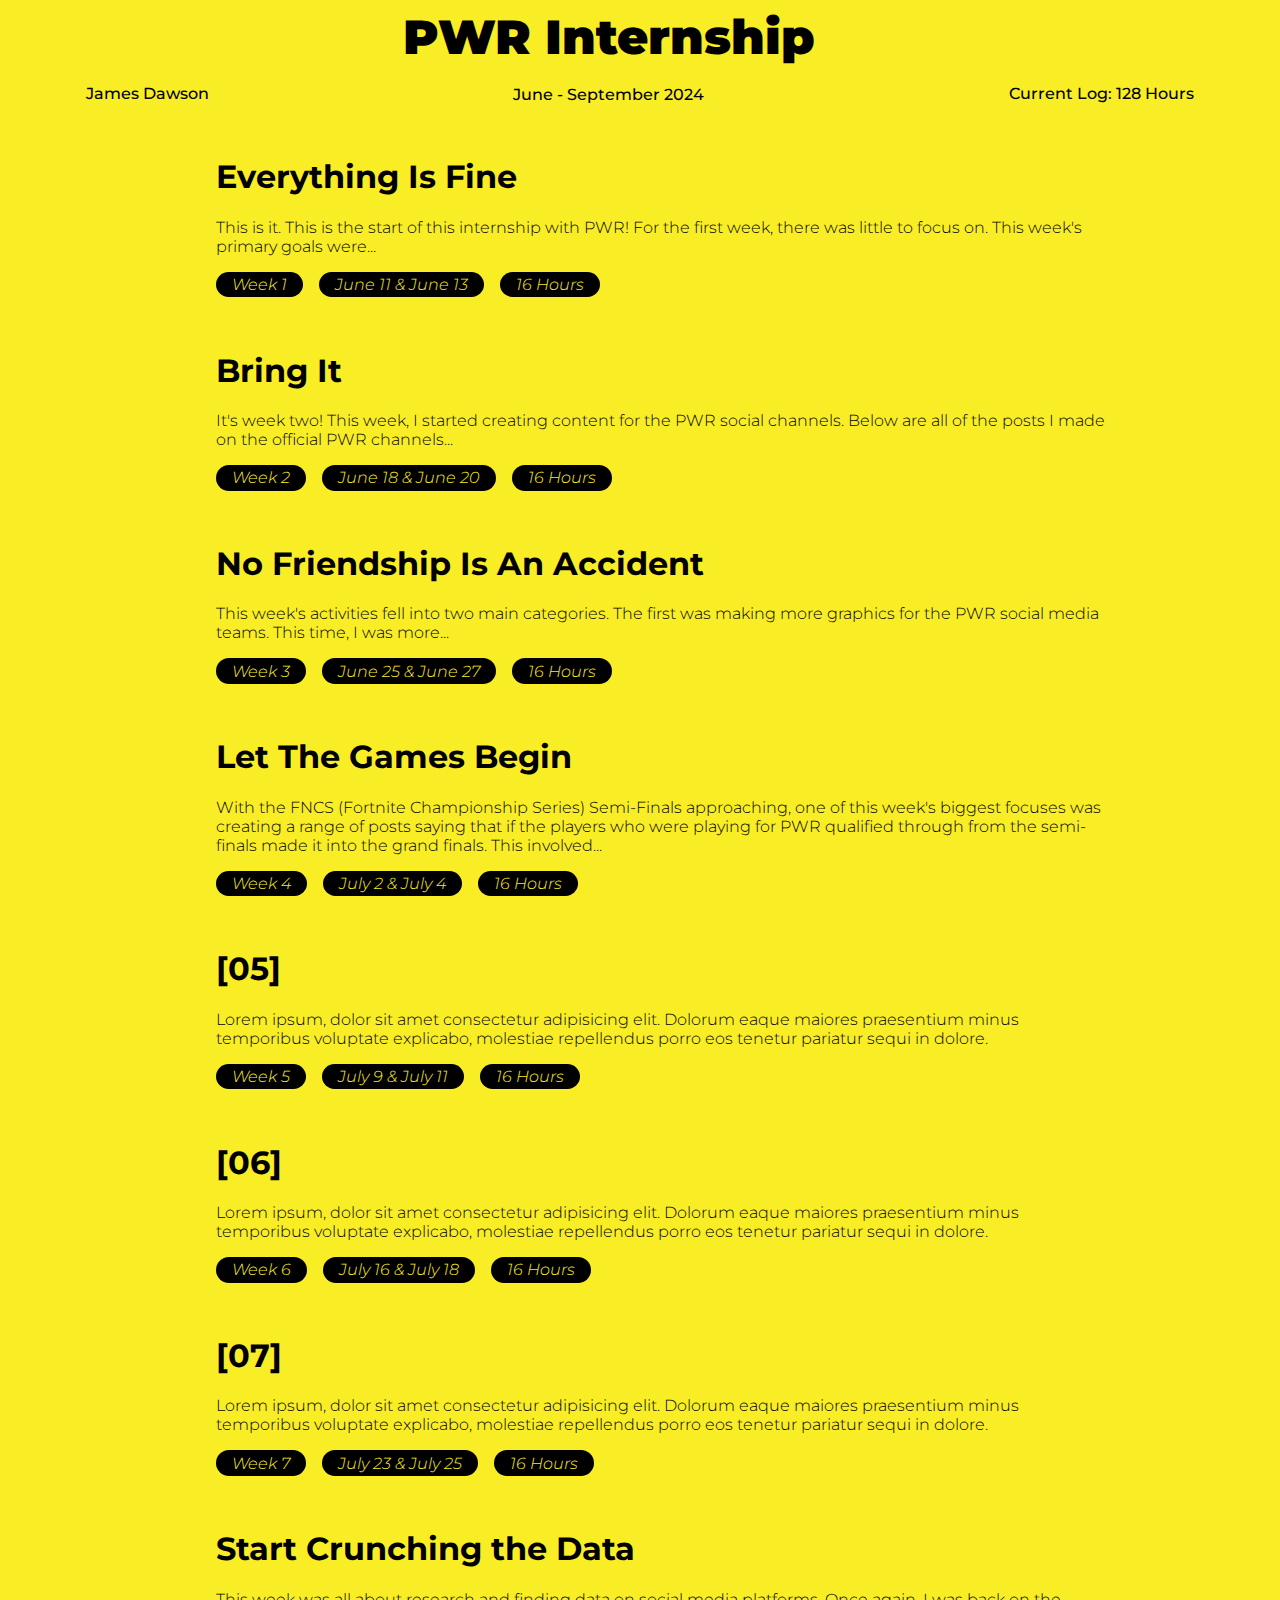
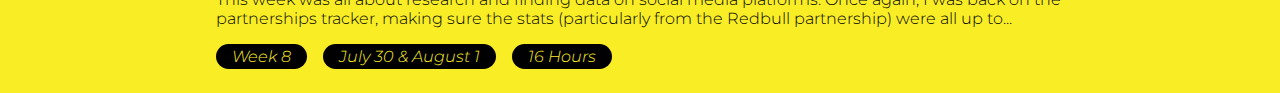
==== index.html @ 8250ff18 "Week 4" ====
<!DOCTYPE html>

<html lang="en">

    <head>

        <meta charset="utf-8" name="viewport" content="width=device-width, initial-scale=1.0">

        <link rel="stylesheet" type="text/css" href="/style.css">

        <link rel="preconnect" href="https://fonts.googleapis.com">
        <link rel="preconnect" href="https://fonts.gstatic.com" crossorigin>
        <link href="https://fonts.googleapis.com/css2?family=Montserrat:ital,wght@0,100..900;1,100..900&display=swap" rel="stylesheet">

        <title>Internship | James Dawson</title>
    </head>

    <body>


        <header>
            <div class="infoContainer">
                <div class="infoItem infoName"><span class="scuff"><br><br><br><br></span>James Dawson</div>
                <div class="infoItem infoTitle"><div class="title">PWR Internship</div><span class="scuff"><br></span>June - September 2024</div>
                <div class="infoItem infoHours"><span class="scuff"><br><br><br><br></span>Current Log: 128 Hours</div>
            </div>
        </header>

        <main>

            <a href="01.html"><article>
                <h1>Everything Is Fine</h1>
                <p>
                    This is it. This is the start of this internship with PWR! For the first week, there was little to focus on. This week's primary goals were...</p>
                <div class="tagContainer">
                    <div class="tagItem">Week 1</div>
                    <div class="tagItem">June 11 & June 13</div>
                    <div class="tagItem">16 Hours</div>
                </div>
            </article></a>
            
            <a href="02.html"><article>
                <h1>Bring It</h1>
                <p>
                    It's week two! This week, I started creating content for the PWR social channels. Below are all of the posts I made on the official PWR channels...
                </p>
                <div class="tagContainer">
                    <div class="tagItem">Week 2</div>
                    <div class="tagItem">June 18 & June 20</div>
                    <div class="tagItem">16 Hours</div>
                </div>            
            </article></a>

            <a href="03.html"><article>
                <h1>No Friendship Is An Accident</h1>
                <p>
                    This week's activities fell into two main categories. The first was making more graphics for the PWR social media teams. This time, I was more...
                </p>
                <div class="tagContainer">
                    <div class="tagItem">Week 3</div>
                    <div class="tagItem">June 25 & June 27</div>
                    <div class="tagItem">16 Hours</div>
                </div>            
            </article></a>

            <a href="04.html"><article>
                <h1>Let The Games Begin</h1>
                <p>
                    With the FNCS (Fortnite Championship Series) Semi-Finals approaching, one of this week's biggest focuses was creating a range of posts saying that if the players who were playing for PWR qualified through from the semi-finals made it into the grand finals. This involved...                
                </p>
                <div class="tagContainer">
                    <div class="tagItem">Week 4</div>
                    <div class="tagItem">July 2 & July 4</div>
                    <div class="tagItem">16 Hours</div>
                </div>            
            </article></a>

            <a href="05.html"><article>
                <h1>[05]</h1>
                <p>
                    Lorem ipsum, dolor sit amet consectetur adipisicing elit. Dolorum eaque maiores praesentium minus temporibus voluptate explicabo, molestiae repellendus porro eos tenetur pariatur sequi in dolore.
                </p>
                <div class="tagContainer">
                    <div class="tagItem">Week 5</div>
                    <div class="tagItem">July 9 & July 11</div>
                    <div class="tagItem">16 Hours</div>
                </div>            
            </article></a>

            <a href="06.html"><article>
                <h1>[06]</h1>
                <p>
                    Lorem ipsum, dolor sit amet consectetur adipisicing elit. Dolorum eaque maiores praesentium minus temporibus voluptate explicabo, molestiae repellendus porro eos tenetur pariatur sequi in dolore.
                </p>
                <div class="tagContainer">
                    <div class="tagItem">Week 6</div>
                    <div class="tagItem">July 16 & July 18</div>
                    <div class="tagItem">16 Hours</div>
                </div>            
            </article></a>

            <a href="07.html"><article>
                <h1>[07]</h1>
                <p>
                    Lorem ipsum, dolor sit amet consectetur adipisicing elit. Dolorum eaque maiores praesentium minus temporibus voluptate explicabo, molestiae repellendus porro eos tenetur pariatur sequi in dolore.
                </p>
                <div class="tagContainer">
                    <div class="tagItem">Week 7</div>
                    <div class="tagItem">July 23 & July 25</div>
                    <div class="tagItem">16 Hours</div>
                </div>            
            </article></a>

            <a href="08.html"><article>
                <h1>Start Crunching the Data</h1>
                <p>
                    This week was all about research and finding data on social media platforms. Once again, I was back on the partnerships tracker, making sure the stats (particularly from the Redbull partnership) were all up to...
                                </p>
                <div class="tagContainer">
                    <div class="tagItem">Week 8</div>
                    <div class="tagItem">July 30 & August 1</div>
                    <div class="tagItem">16 Hours</div>
                </div>            
            </article></a>

        </main>

    </body>

</html>
---- style.css ----
html{
    background-color: #F9ED25;
    color: #000000;
    text-decoration: none;
    font-family: "Montserrat", sans-serif;
    font-optical-sizing: auto;
    font-weight: 300;
    font-style: normal;
}


header{
    text-align: center;
}
.title{
    font-weight: 900;
    font-size: 3rem;
}

.infoContainer{
    display: flex;
    gap: 3vw;
    justify-content: center;
}

.infoItem{
    flex-grow: 1;
    font-weight: 500;
}

.infoName{
    order: 1;
}

.infoTitle{
    order: 2;
}

.infoHours{
    order: 3;
}

main{
    width: 70vw;
    margin-left: 15vw;
    padding-right: 15vw;
    display: flex;
    flex-wrap: wrap;
    flex-direction: row;
    padding-top: 1rem;
}

article {
    border-radius: 1rem;
    padding: 1rem;
    width: 100%;
    flex-grow: 1;
}

article:hover{
    background-color: rgb(253, 205, 18);
}

a{
    color: inherit;
    text-decoration: inherit;
}

.tagContainer{
    display: flex;
    gap: 1rem;
}

.tagItem{
    background-color: #000000;
    color: #F9ED25;
    border-radius: 2rem;
    padding: 0.2rem;
    padding-left: 1rem;
    padding-right: 1rem;
    font-style: italic;
}

.subtitle{
    font-size: 1.3rem;
    font-weight: 600;
    font-style: italic;
}

.backHover:hover{
    background-color: rgb(37, 37, 37);
}

p{
    width: 100%;
}

@media screen and (max-width: 800px) {

    .infoName {
        order: 2;
        width: 100%;
    }

    .infoTitle{
        order: 1;
        width: 100%;
    }

    .infoContainer{
        flex-direction: column;
    }

    .scuff{
        display: none;
    }
}

/*
// <uniquifier>: Use a unique and descriptive class name
// <weight>: Use a value from 100 to 900

.montserrat-<uniquifier> {
  font-family: "Montserrat", sans-serif;
  font-optical-sizing: auto;
  font-weight: <weight>;
  font-style: normal;
}

*/
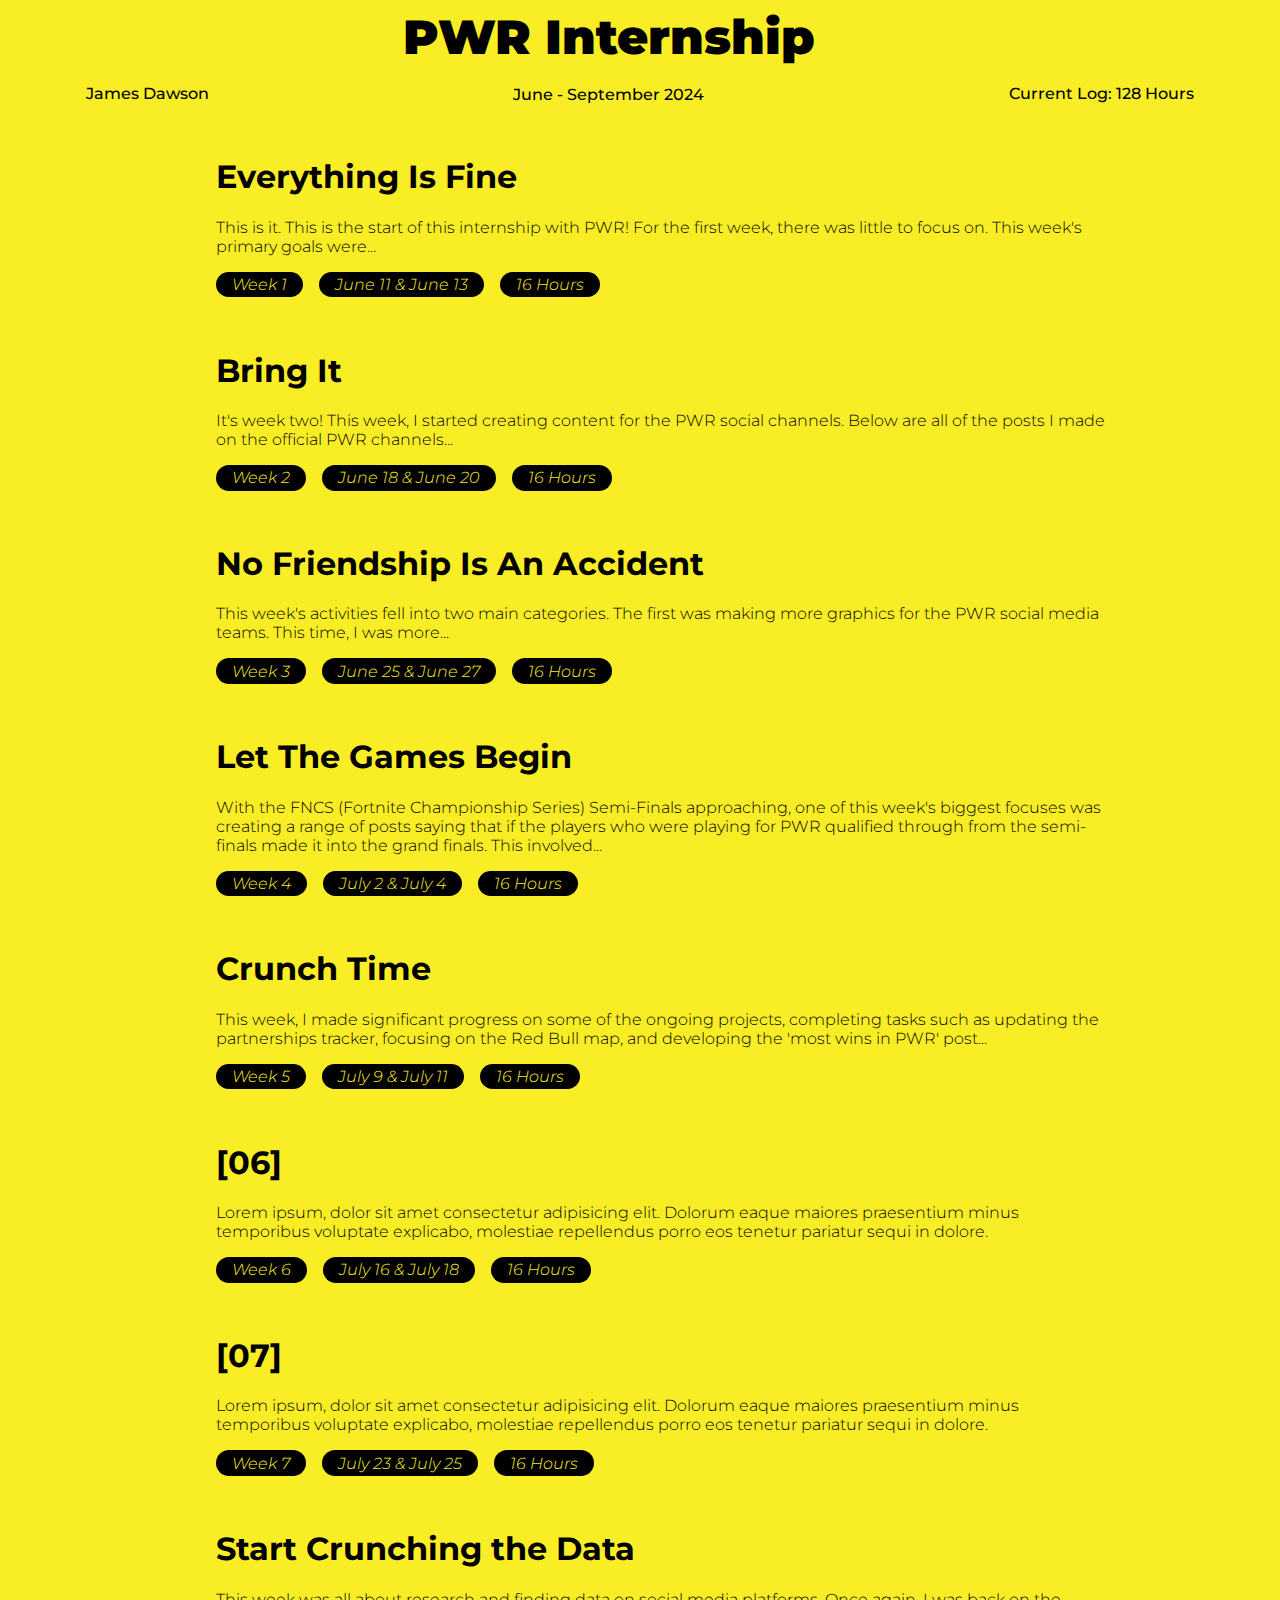
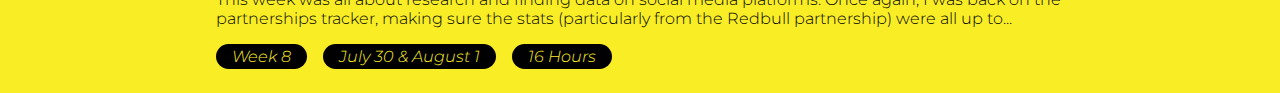
==== commit b104d1d6: "week 5" ====
--- a/index.html
+++ b/index.html
@@ -76,10 +76,9 @@
             </article></a>
 
             <a href="05.html"><article>
-                <h1>[05]</h1>
+                <h1>Crunch Time</h1>
                 <p>
-                    Lorem ipsum, dolor sit amet consectetur adipisicing elit. Dolorum eaque maiores praesentium minus temporibus voluptate explicabo, molestiae repellendus porro eos tenetur pariatur sequi in dolore.
-                </p>
+                    This week, I made significant progress on some of the ongoing projects, completing tasks such as updating the partnerships tracker, focusing on the Red Bull map, and developing the 'most wins in PWR' post...                 </p>
                 <div class="tagContainer">
                     <div class="tagItem">Week 5</div>
                     <div class="tagItem">July 9 & July 11</div>
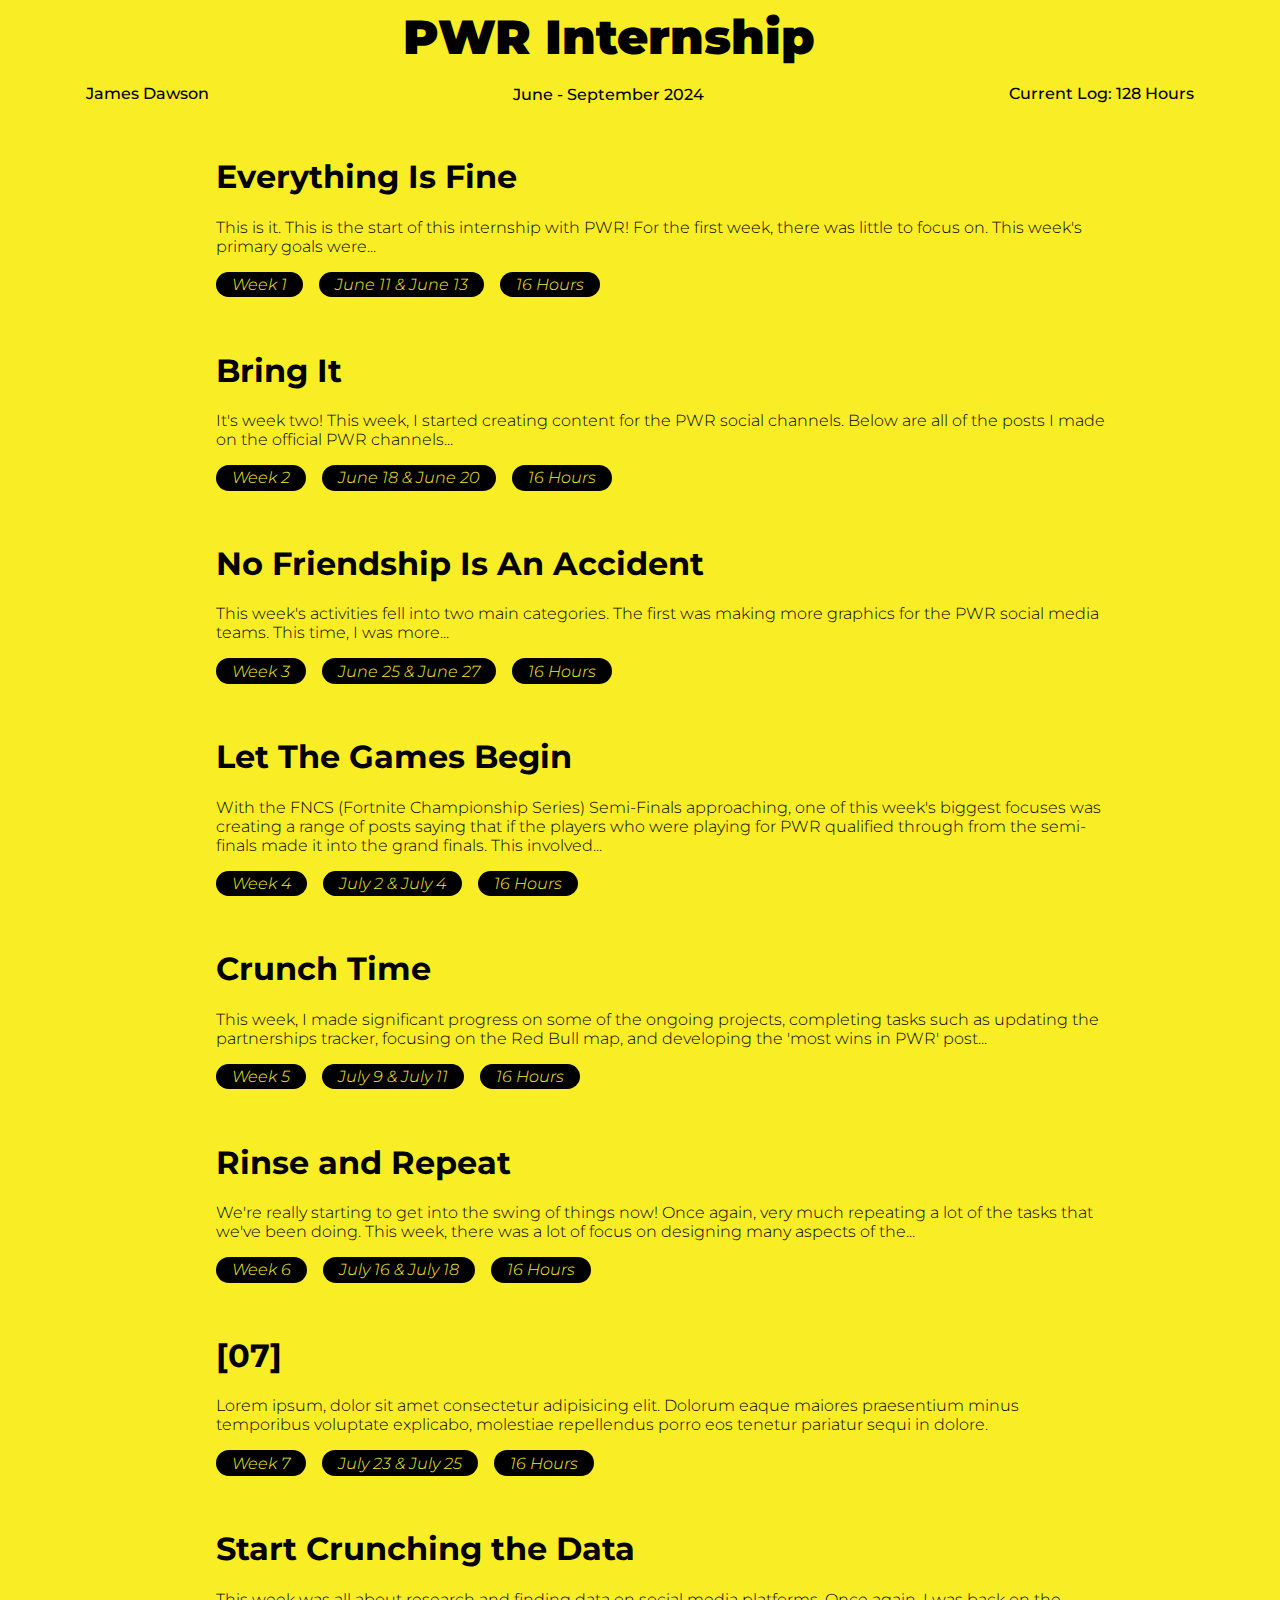
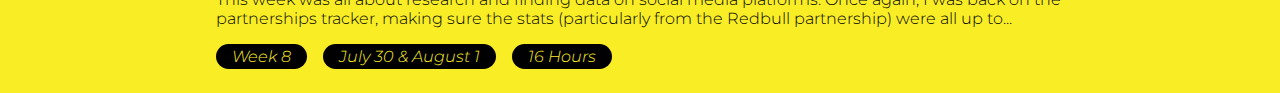
==== commit 8f0a0df8: "Week 6" ====
--- a/index.html
+++ b/index.html
@@ -87,10 +87,9 @@
             </article></a>
 
             <a href="06.html"><article>
-                <h1>[06]</h1>
+                <h1>Rinse and Repeat</h1>
                 <p>
-                    Lorem ipsum, dolor sit amet consectetur adipisicing elit. Dolorum eaque maiores praesentium minus temporibus voluptate explicabo, molestiae repellendus porro eos tenetur pariatur sequi in dolore.
-                </p>
+                    We're really starting to get into the swing of things now! Once again, very much repeating a lot of the tasks that we've been doing. This week, there was a lot of focus on designing many aspects of the...                </p>
                 <div class="tagContainer">
                     <div class="tagItem">Week 6</div>
                     <div class="tagItem">July 16 & July 18</div>
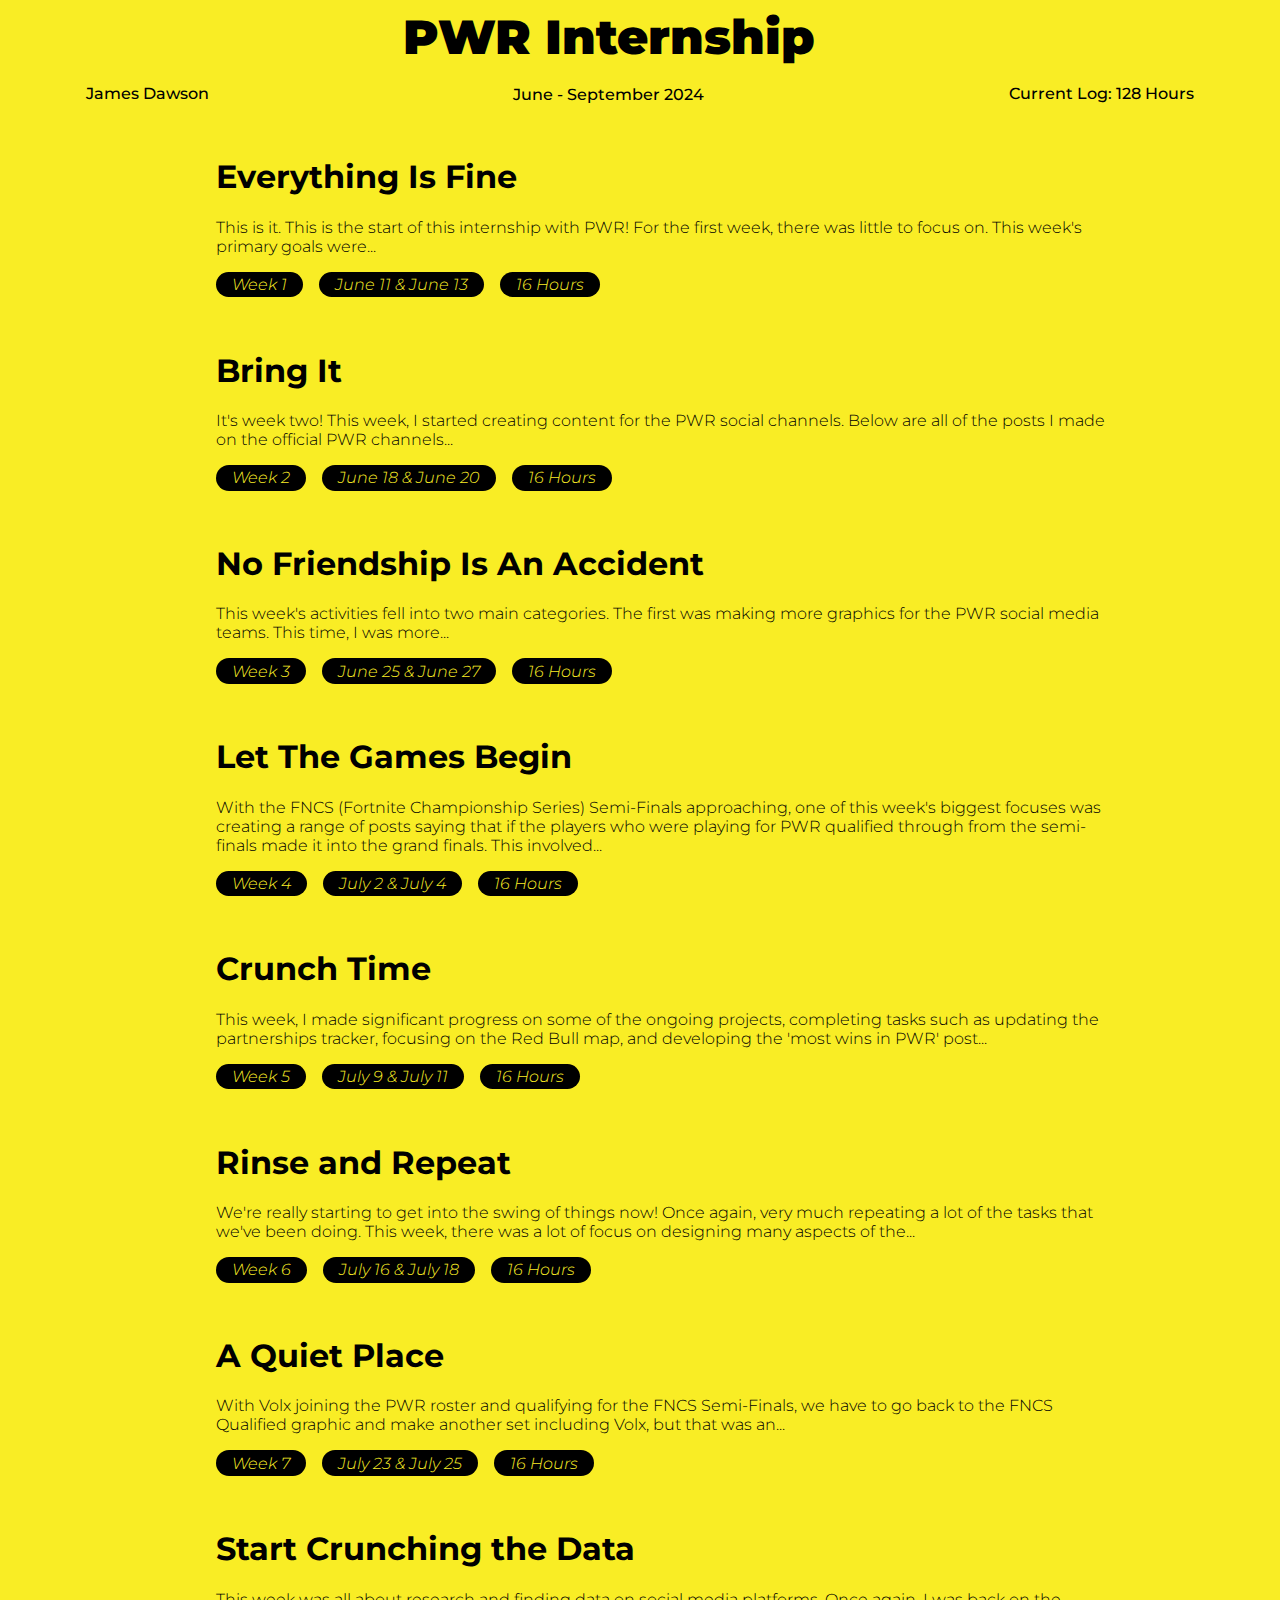
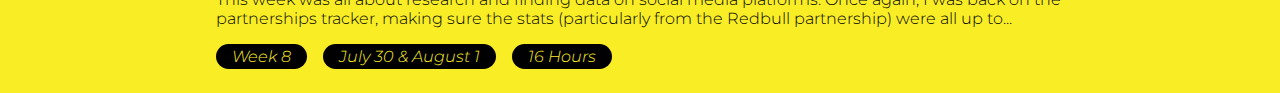
==== commit a8dd861e: "week 7" ====
--- a/index.html
+++ b/index.html
@@ -98,10 +98,9 @@
             </article></a>
 
             <a href="07.html"><article>
-                <h1>[07]</h1>
+                <h1>A Quiet Place</h1>
                 <p>
-                    Lorem ipsum, dolor sit amet consectetur adipisicing elit. Dolorum eaque maiores praesentium minus temporibus voluptate explicabo, molestiae repellendus porro eos tenetur pariatur sequi in dolore.
-                </p>
+                    With Volx joining the PWR roster and qualifying for the FNCS Semi-Finals, we have to go back to the FNCS Qualified graphic and make another set including Volx, but that was an...                </p>
                 <div class="tagContainer">
                     <div class="tagItem">Week 7</div>
                     <div class="tagItem">July 23 & July 25</div>
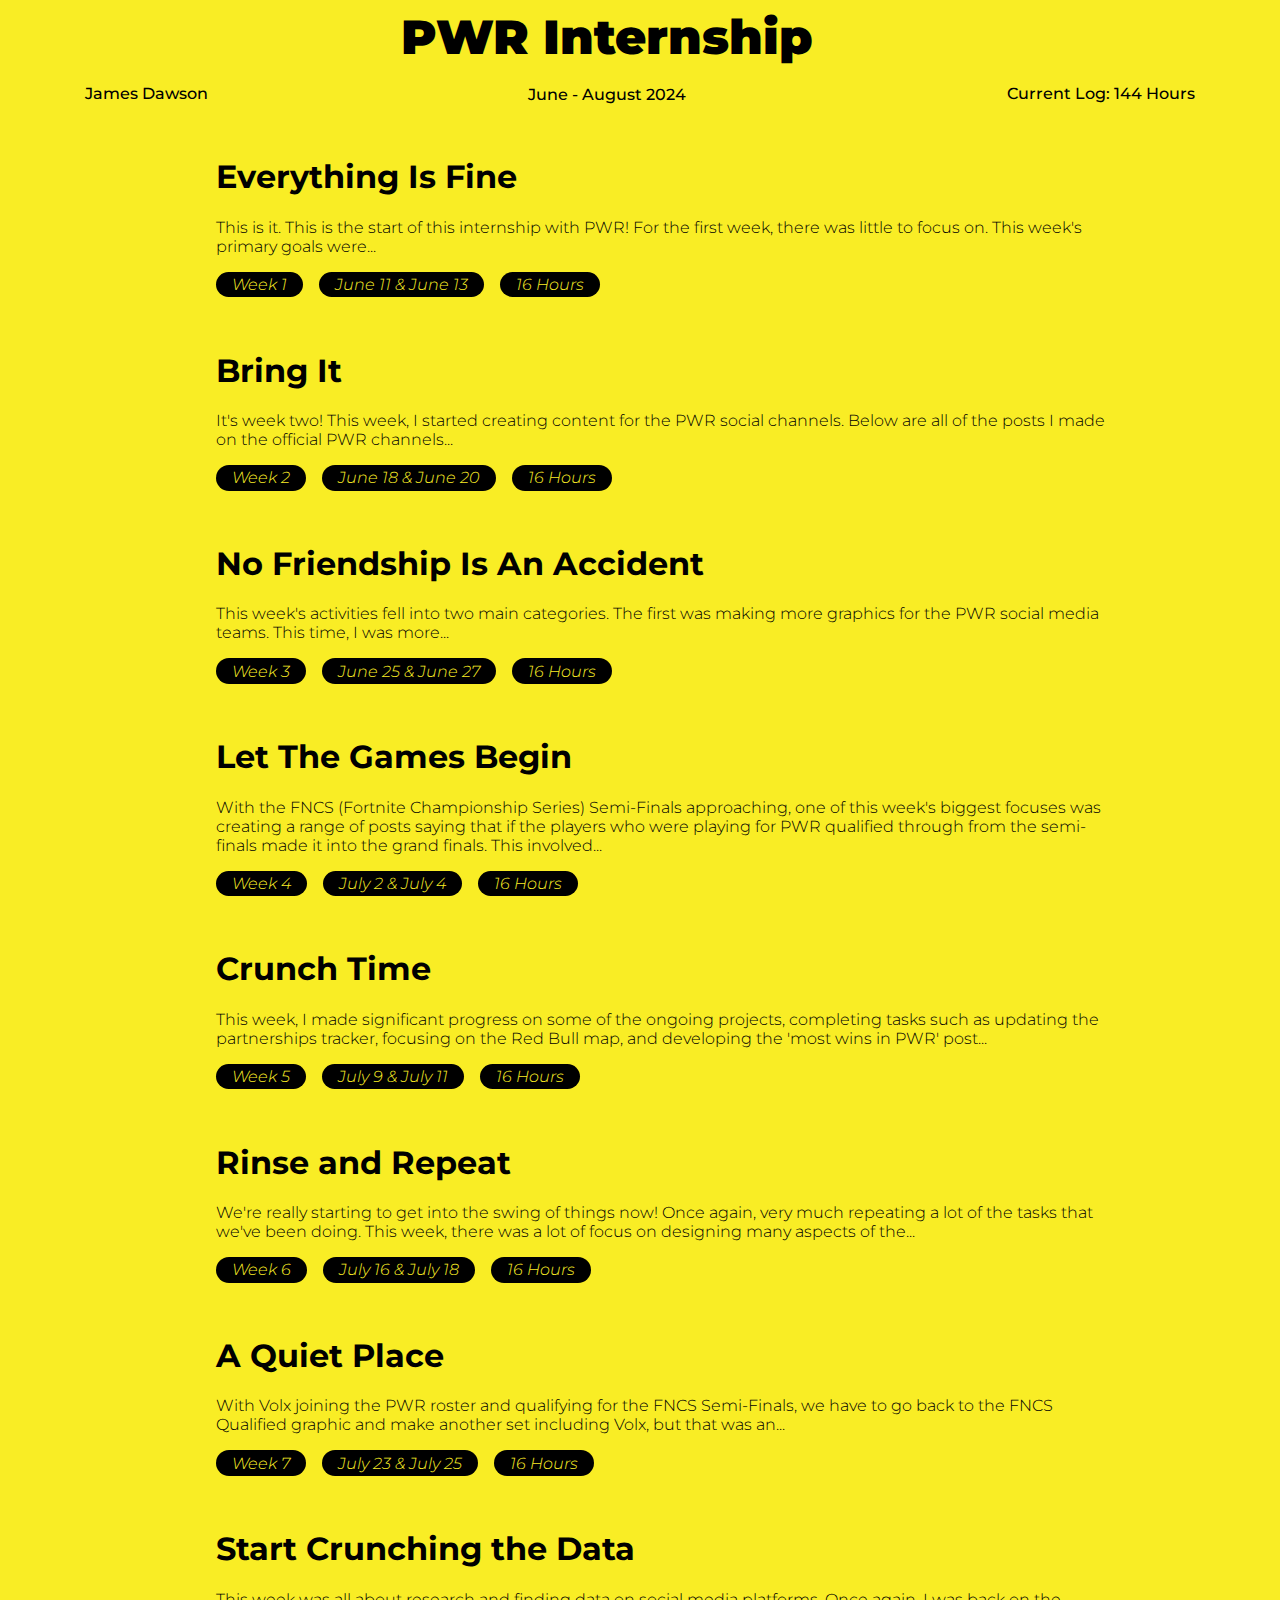
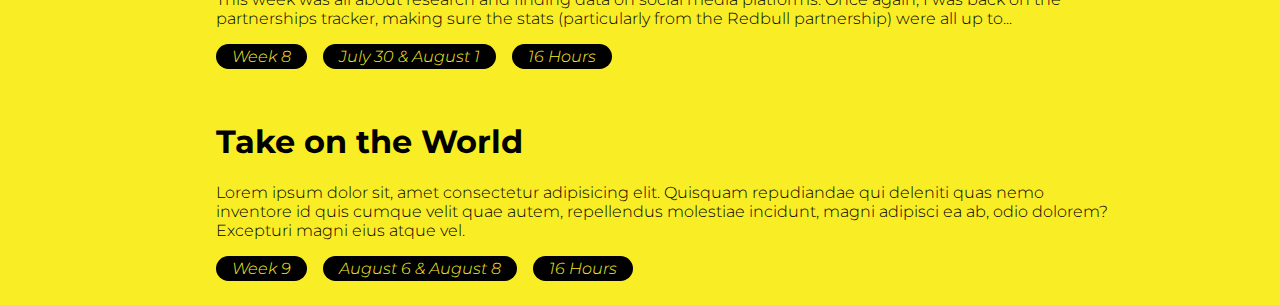
==== commit f49def3d: "week 9 init" ====
--- a/index.html
+++ b/index.html
@@ -21,8 +21,8 @@
         <header>
             <div class="infoContainer">
                 <div class="infoItem infoName"><span class="scuff"><br><br><br><br></span>James Dawson</div>
-                <div class="infoItem infoTitle"><div class="title">PWR Internship</div><span class="scuff"><br></span>June - September 2024</div>
-                <div class="infoItem infoHours"><span class="scuff"><br><br><br><br></span>Current Log: 128 Hours</div>
+                <div class="infoItem infoTitle"><div class="title">PWR Internship</div><span class="scuff"><br></span>June - August 2024</div>
+                <div class="infoItem infoHours"><span class="scuff"><br><br><br><br></span>Current Log: 144 Hours</div>
             </div>
         </header>
 
@@ -120,6 +120,19 @@
                 </div>            
             </article></a>
 
+            <a href="09.html"><article>
+                <h1>Take on the World</h1>
+                <p>
+                    Lorem ipsum dolor sit, amet consectetur adipisicing elit. Quisquam repudiandae qui deleniti quas nemo inventore id quis cumque velit quae autem, repellendus molestiae incidunt, magni adipisci ea ab, odio dolorem? Excepturi magni eius atque vel.
+
+                </p>
+                <div class="tagContainer">
+                    <div class="tagItem">Week 9</div>
+                    <div class="tagItem">August 6 & August 8</div>
+                    <div class="tagItem">16 Hours</div>
+                </div>            
+            </article></a>
+
         </main>
 
     </body>
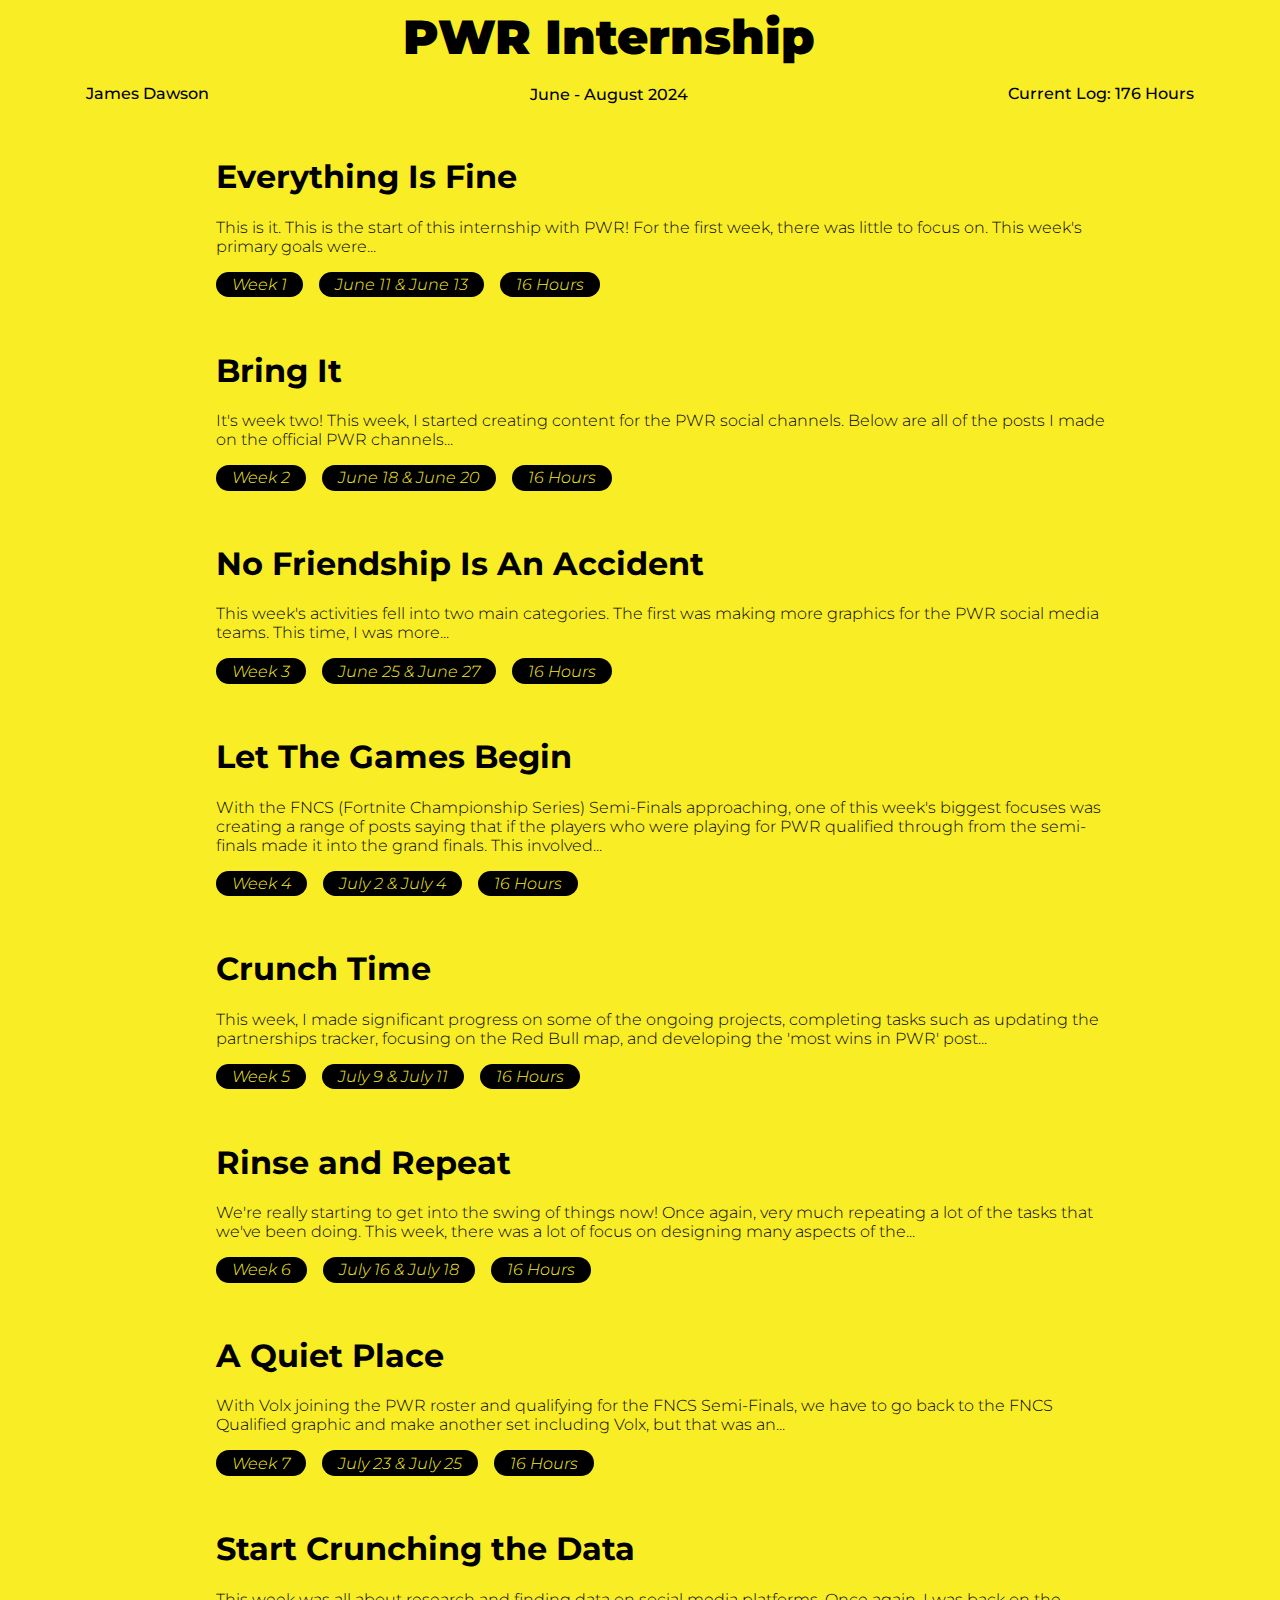
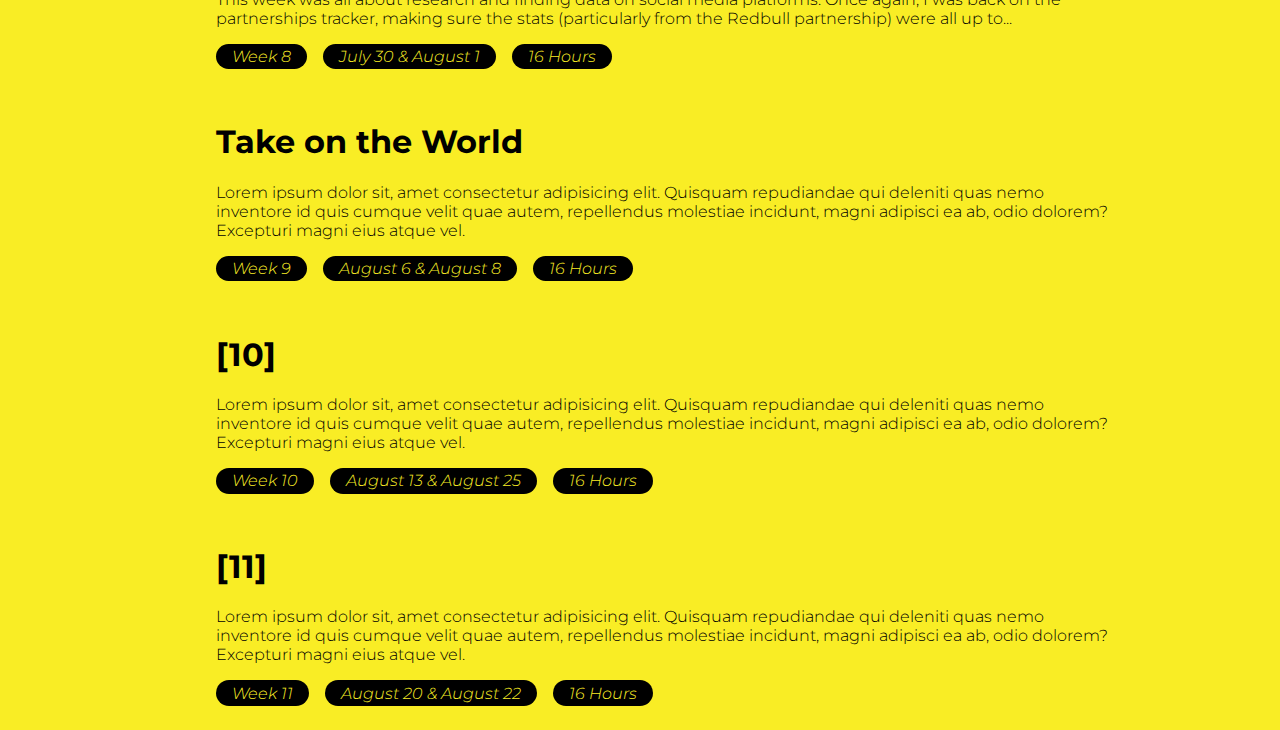
==== commit 9802408a: "Update index.html" ====
--- a/index.html
+++ b/index.html
@@ -22,7 +22,7 @@
             <div class="infoContainer">
                 <div class="infoItem infoName"><span class="scuff"><br><br><br><br></span>James Dawson</div>
                 <div class="infoItem infoTitle"><div class="title">PWR Internship</div><span class="scuff"><br></span>June - August 2024</div>
-                <div class="infoItem infoHours"><span class="scuff"><br><br><br><br></span>Current Log: 144 Hours</div>
+                <div class="infoItem infoHours"><span class="scuff"><br><br><br><br></span>Current Log: 176 Hours</div>
             </div>
         </header>
 
@@ -133,6 +133,32 @@
                 </div>            
             </article></a>
 
+            <a href="10.html"><article>
+                <h1>[10]</h1>
+                <p>
+                    Lorem ipsum dolor sit, amet consectetur adipisicing elit. Quisquam repudiandae qui deleniti quas nemo inventore id quis cumque velit quae autem, repellendus molestiae incidunt, magni adipisci ea ab, odio dolorem? Excepturi magni eius atque vel.
+
+                </p>
+                <div class="tagContainer">
+                    <div class="tagItem">Week 10</div>
+                    <div class="tagItem">August 13 & August 25</div>
+                    <div class="tagItem">16 Hours</div>
+                </div>            
+            </article></a>
+
+            <a href="11.html"><article>
+                <h1>[11]</h1>
+                <p>
+                    Lorem ipsum dolor sit, amet consectetur adipisicing elit. Quisquam repudiandae qui deleniti quas nemo inventore id quis cumque velit quae autem, repellendus molestiae incidunt, magni adipisci ea ab, odio dolorem? Excepturi magni eius atque vel.
+
+                </p>
+                <div class="tagContainer">
+                    <div class="tagItem">Week 11</div>
+                    <div class="tagItem">August 20 & August 22</div>
+                    <div class="tagItem">16 Hours</div>
+                </div>            
+            </article></a>
+
         </main>
 
     </body>
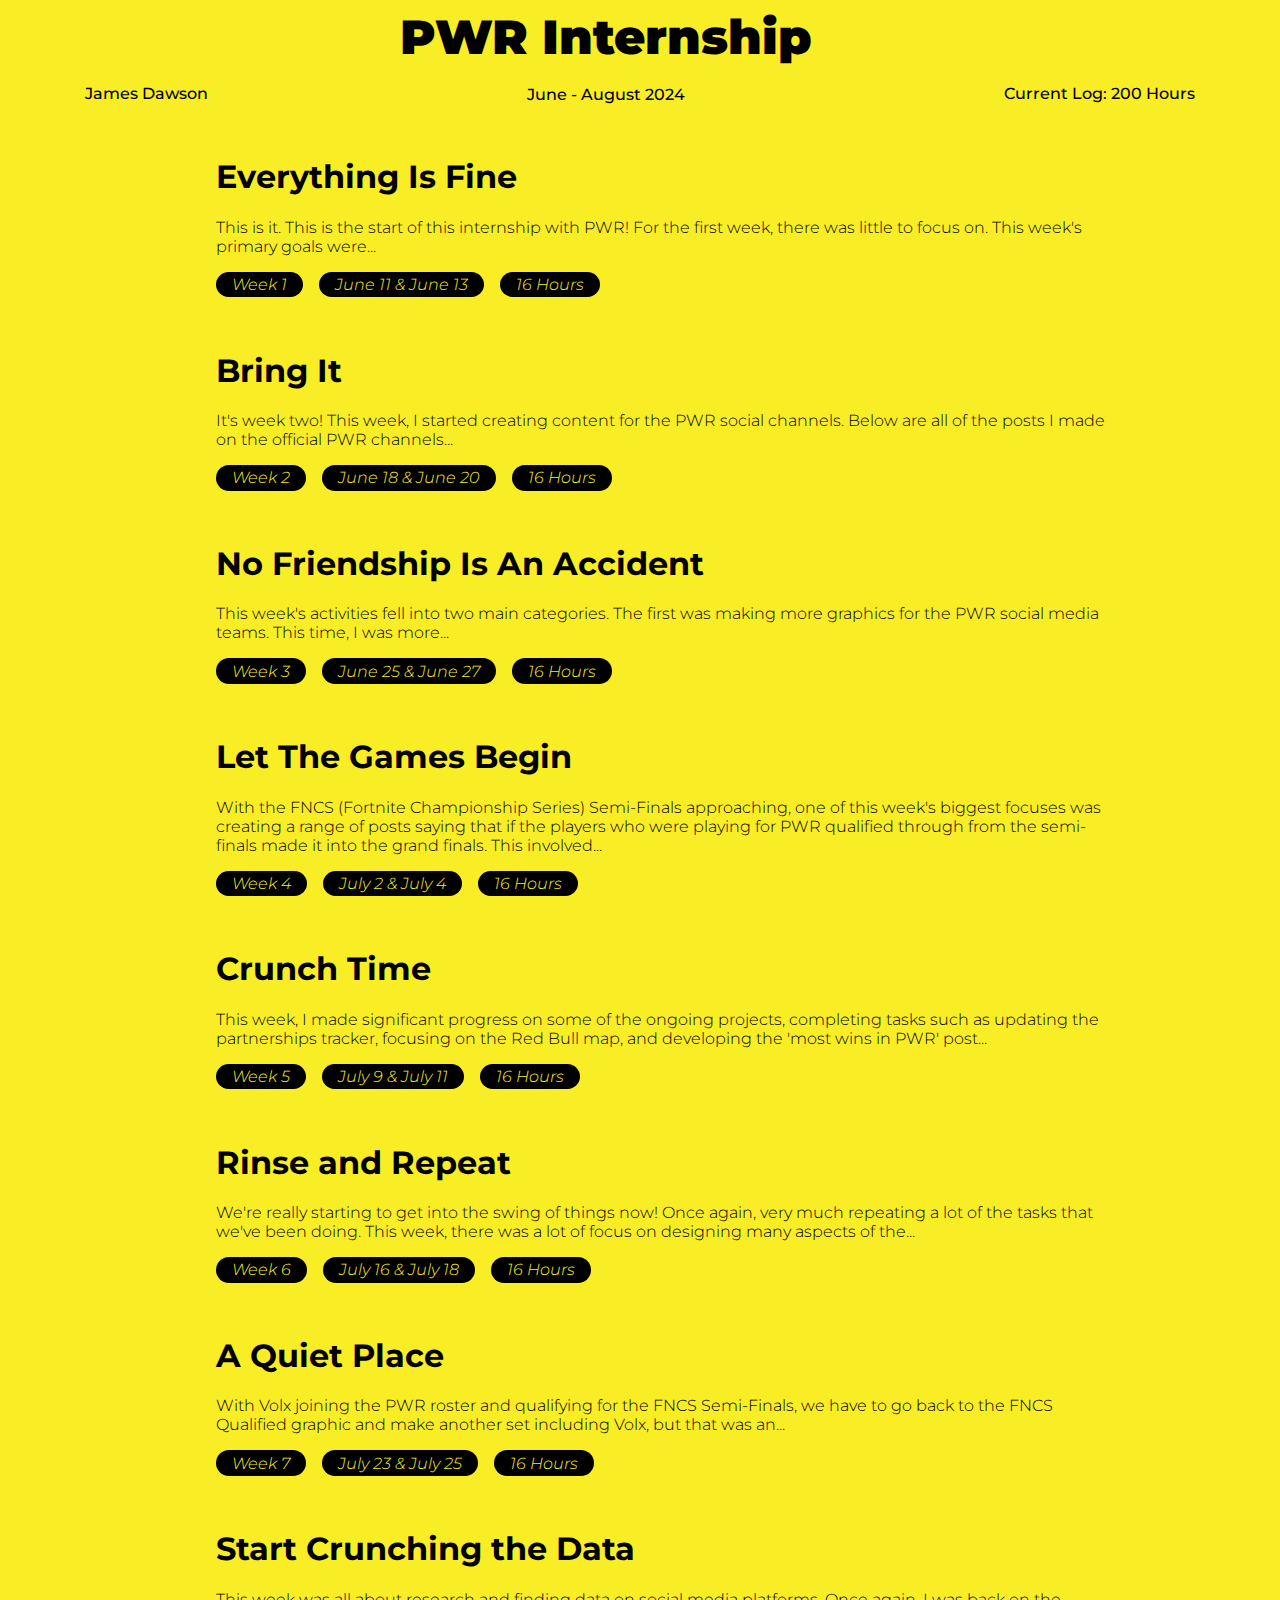
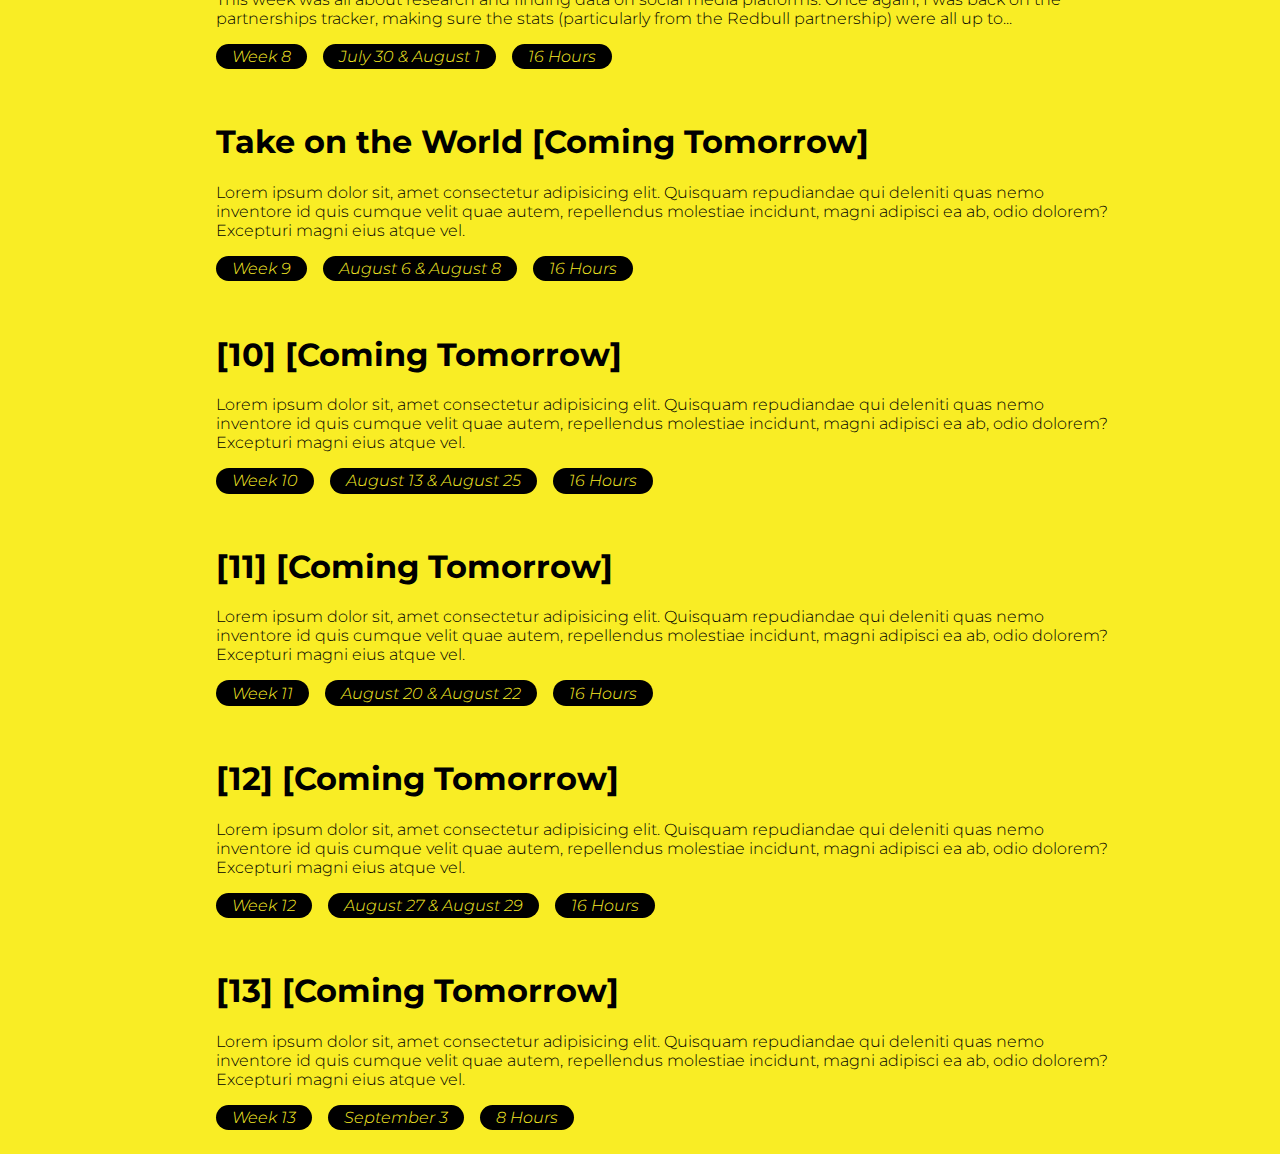
==== commit 88015830: "Initial final upload" ====
--- a/index.html
+++ b/index.html
@@ -22,7 +22,7 @@
             <div class="infoContainer">
                 <div class="infoItem infoName"><span class="scuff"><br><br><br><br></span>James Dawson</div>
                 <div class="infoItem infoTitle"><div class="title">PWR Internship</div><span class="scuff"><br></span>June - August 2024</div>
-                <div class="infoItem infoHours"><span class="scuff"><br><br><br><br></span>Current Log: 176 Hours</div>
+                <div class="infoItem infoHours"><span class="scuff"><br><br><br><br></span>Current Log: 200 Hours</div>
             </div>
         </header>
 
@@ -121,7 +121,7 @@
             </article></a>
 
             <a href="09.html"><article>
-                <h1>Take on the World</h1>
+                <h1>Take on the World [Coming Tomorrow]</h1>
                 <p>
                     Lorem ipsum dolor sit, amet consectetur adipisicing elit. Quisquam repudiandae qui deleniti quas nemo inventore id quis cumque velit quae autem, repellendus molestiae incidunt, magni adipisci ea ab, odio dolorem? Excepturi magni eius atque vel.
 
@@ -134,7 +134,7 @@
             </article></a>
 
             <a href="10.html"><article>
-                <h1>[10]</h1>
+                <h1>[10] [Coming Tomorrow]</h1>
                 <p>
                     Lorem ipsum dolor sit, amet consectetur adipisicing elit. Quisquam repudiandae qui deleniti quas nemo inventore id quis cumque velit quae autem, repellendus molestiae incidunt, magni adipisci ea ab, odio dolorem? Excepturi magni eius atque vel.
 
@@ -147,7 +147,7 @@
             </article></a>
 
             <a href="11.html"><article>
-                <h1>[11]</h1>
+                <h1>[11] [Coming Tomorrow]</h1>
                 <p>
                     Lorem ipsum dolor sit, amet consectetur adipisicing elit. Quisquam repudiandae qui deleniti quas nemo inventore id quis cumque velit quae autem, repellendus molestiae incidunt, magni adipisci ea ab, odio dolorem? Excepturi magni eius atque vel.
 
@@ -159,6 +159,32 @@
                 </div>            
             </article></a>
 
+            <a href="12.html"><article>
+                <h1>[12] [Coming Tomorrow]</h1>
+                <p>
+                    Lorem ipsum dolor sit, amet consectetur adipisicing elit. Quisquam repudiandae qui deleniti quas nemo inventore id quis cumque velit quae autem, repellendus molestiae incidunt, magni adipisci ea ab, odio dolorem? Excepturi magni eius atque vel.
+
+                </p>
+                <div class="tagContainer">
+                    <div class="tagItem">Week 12</div>
+                    <div class="tagItem">August 27 & August 29</div>
+                    <div class="tagItem">16 Hours</div>
+                </div>            
+            </article></a>
+
+            <a href="13.html"><article>
+                <h1>[13] [Coming Tomorrow]</h1>
+                <p>
+                    Lorem ipsum dolor sit, amet consectetur adipisicing elit. Quisquam repudiandae qui deleniti quas nemo inventore id quis cumque velit quae autem, repellendus molestiae incidunt, magni adipisci ea ab, odio dolorem? Excepturi magni eius atque vel.
+
+                </p>
+                <div class="tagContainer">
+                    <div class="tagItem">Week 13</div>
+                    <div class="tagItem">September 3</div>
+                    <div class="tagItem">8 Hours</div>
+                </div>            
+            </article></a>
+
         </main>
 
     </body>
--- a/style.css
+++ b/style.css
@@ -53,7 +53,7 @@
 article {
     border-radius: 1rem;
     padding: 1rem;
-    width: 100%;
+    width: 70vw;
     flex-grow: 1;
 }
 
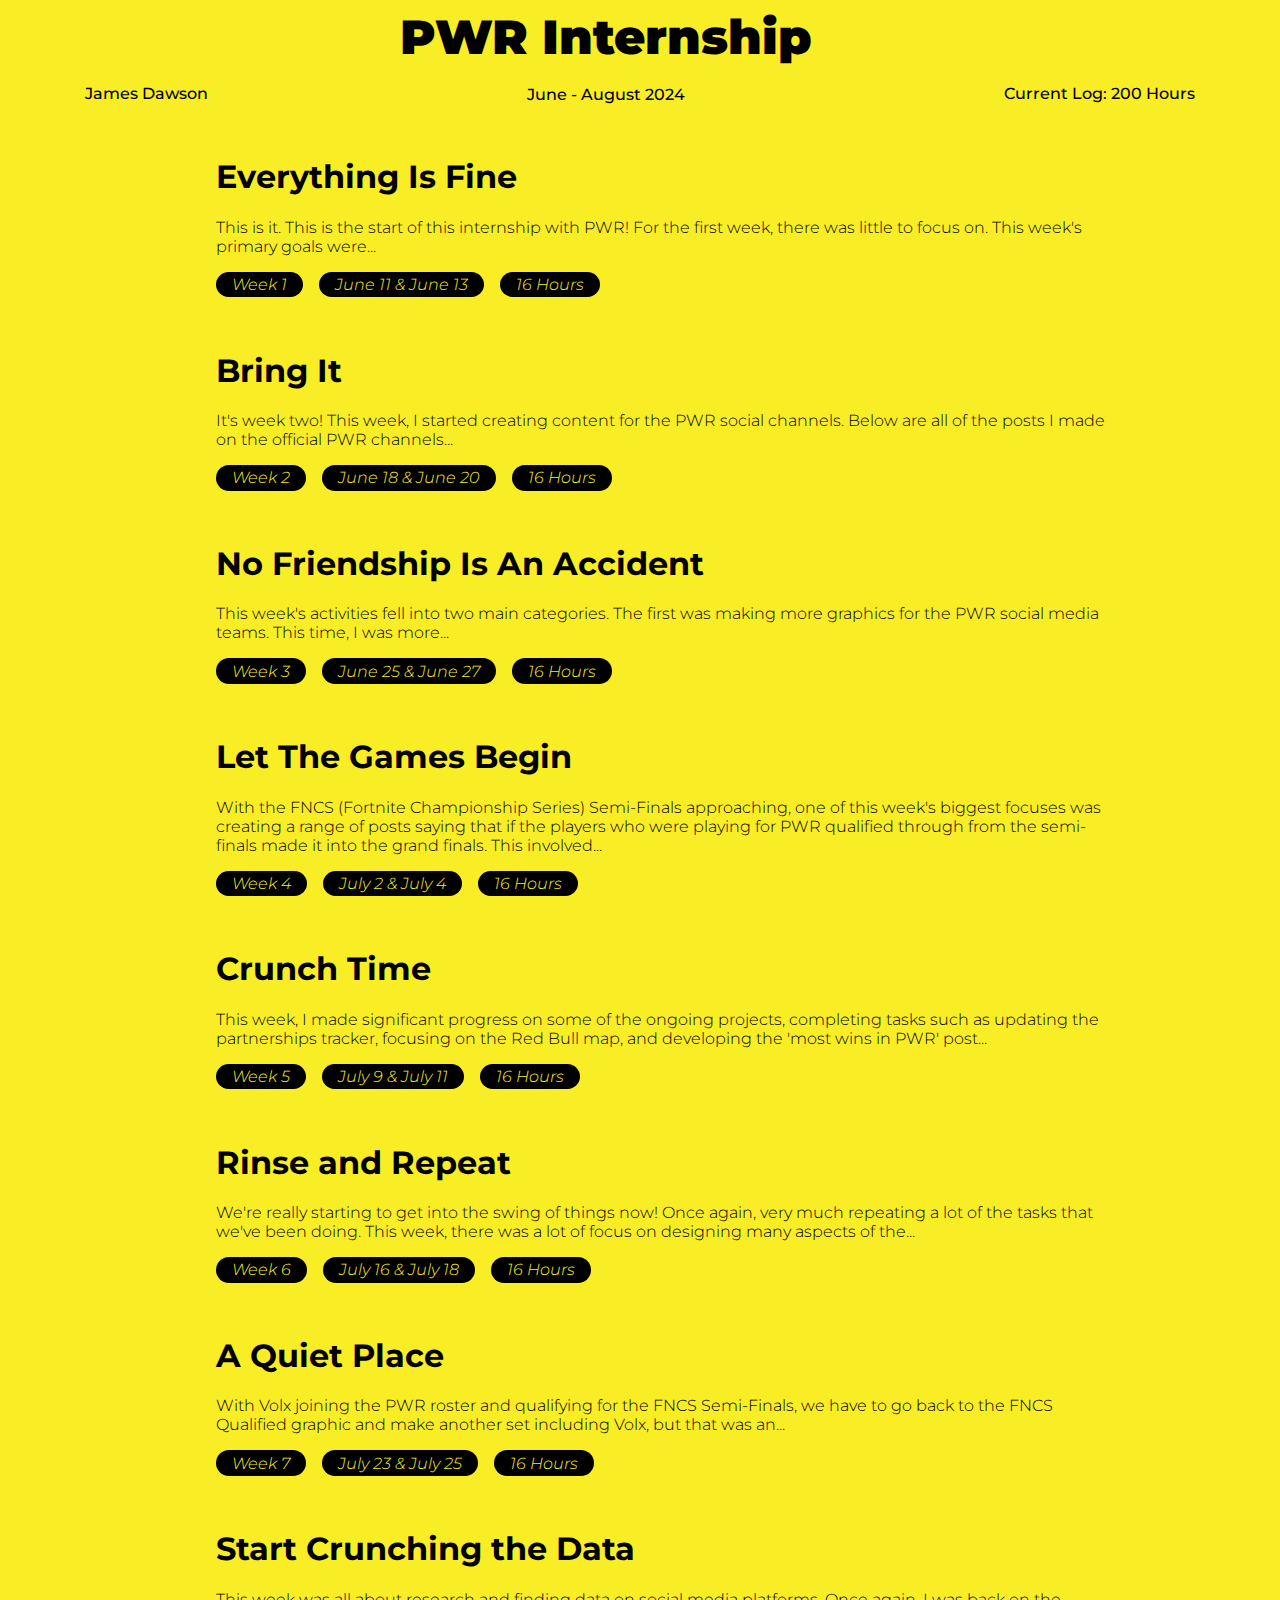
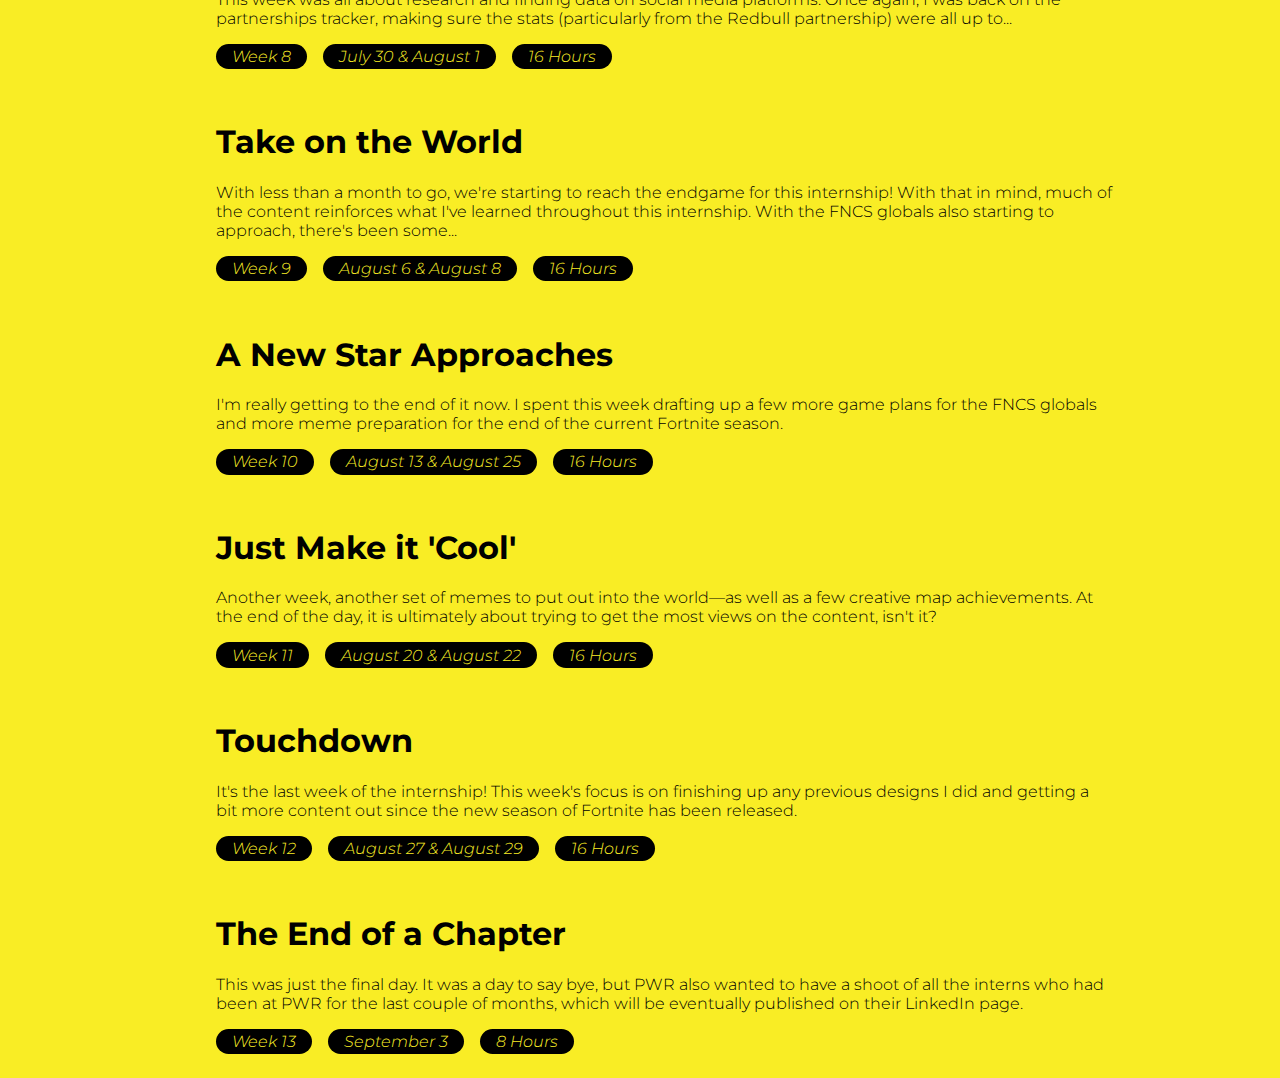
==== commit 2679bc94: "submit" ====
--- a/index.html
+++ b/index.html
@@ -121,10 +121,9 @@
             </article></a>
 
             <a href="09.html"><article>
-                <h1>Take on the World [Coming Tomorrow]</h1>
+                <h1>Take on the World</h1>
                 <p>
-                    Lorem ipsum dolor sit, amet consectetur adipisicing elit. Quisquam repudiandae qui deleniti quas nemo inventore id quis cumque velit quae autem, repellendus molestiae incidunt, magni adipisci ea ab, odio dolorem? Excepturi magni eius atque vel.
-
+                    With less than a month to go, we're starting to reach the endgame for this internship! With that in mind, much of the content reinforces what I've learned throughout this internship. With the FNCS globals also starting to approach, there's been some...
                 </p>
                 <div class="tagContainer">
                     <div class="tagItem">Week 9</div>
@@ -134,10 +133,9 @@
             </article></a>
 
             <a href="10.html"><article>
-                <h1>[10] [Coming Tomorrow]</h1>
+                <h1>A New Star Approaches</h1>
                 <p>
-                    Lorem ipsum dolor sit, amet consectetur adipisicing elit. Quisquam repudiandae qui deleniti quas nemo inventore id quis cumque velit quae autem, repellendus molestiae incidunt, magni adipisci ea ab, odio dolorem? Excepturi magni eius atque vel.
-
+                    I'm really getting to the end of it now. I spent this week drafting up a few more game plans for the FNCS globals and more meme preparation for the end of the current Fortnite season.
                 </p>
                 <div class="tagContainer">
                     <div class="tagItem">Week 10</div>
@@ -147,10 +145,9 @@
             </article></a>
 
             <a href="11.html"><article>
-                <h1>[11] [Coming Tomorrow]</h1>
+                <h1>Just Make it 'Cool'</h1>
                 <p>
-                    Lorem ipsum dolor sit, amet consectetur adipisicing elit. Quisquam repudiandae qui deleniti quas nemo inventore id quis cumque velit quae autem, repellendus molestiae incidunt, magni adipisci ea ab, odio dolorem? Excepturi magni eius atque vel.
-
+                    Another week, another set of memes to put out into the world—as well as a few creative map achievements. At the end of the day, it is ultimately about trying to get the most views on the content, isn't it?
                 </p>
                 <div class="tagContainer">
                     <div class="tagItem">Week 11</div>
@@ -160,9 +157,9 @@
             </article></a>
 
             <a href="12.html"><article>
-                <h1>[12] [Coming Tomorrow]</h1>
+                <h1>Touchdown</h1>
                 <p>
-                    Lorem ipsum dolor sit, amet consectetur adipisicing elit. Quisquam repudiandae qui deleniti quas nemo inventore id quis cumque velit quae autem, repellendus molestiae incidunt, magni adipisci ea ab, odio dolorem? Excepturi magni eius atque vel.
+                    It's the last week of the internship! This week's focus is on finishing up any previous designs I did and getting a bit more content out since the new season of Fortnite has been released.
 
                 </p>
                 <div class="tagContainer">
@@ -173,10 +170,9 @@
             </article></a>
 
             <a href="13.html"><article>
-                <h1>[13] [Coming Tomorrow]</h1>
+                <h1>The End of a Chapter</h1>
                 <p>
-                    Lorem ipsum dolor sit, amet consectetur adipisicing elit. Quisquam repudiandae qui deleniti quas nemo inventore id quis cumque velit quae autem, repellendus molestiae incidunt, magni adipisci ea ab, odio dolorem? Excepturi magni eius atque vel.
-
+                    This was just the final day. It was a day to say bye, but PWR also wanted to have a shoot of all the interns who had been at PWR for the last couple of months, which will be eventually published on their LinkedIn page.
                 </p>
                 <div class="tagContainer">
                     <div class="tagItem">Week 13</div>
